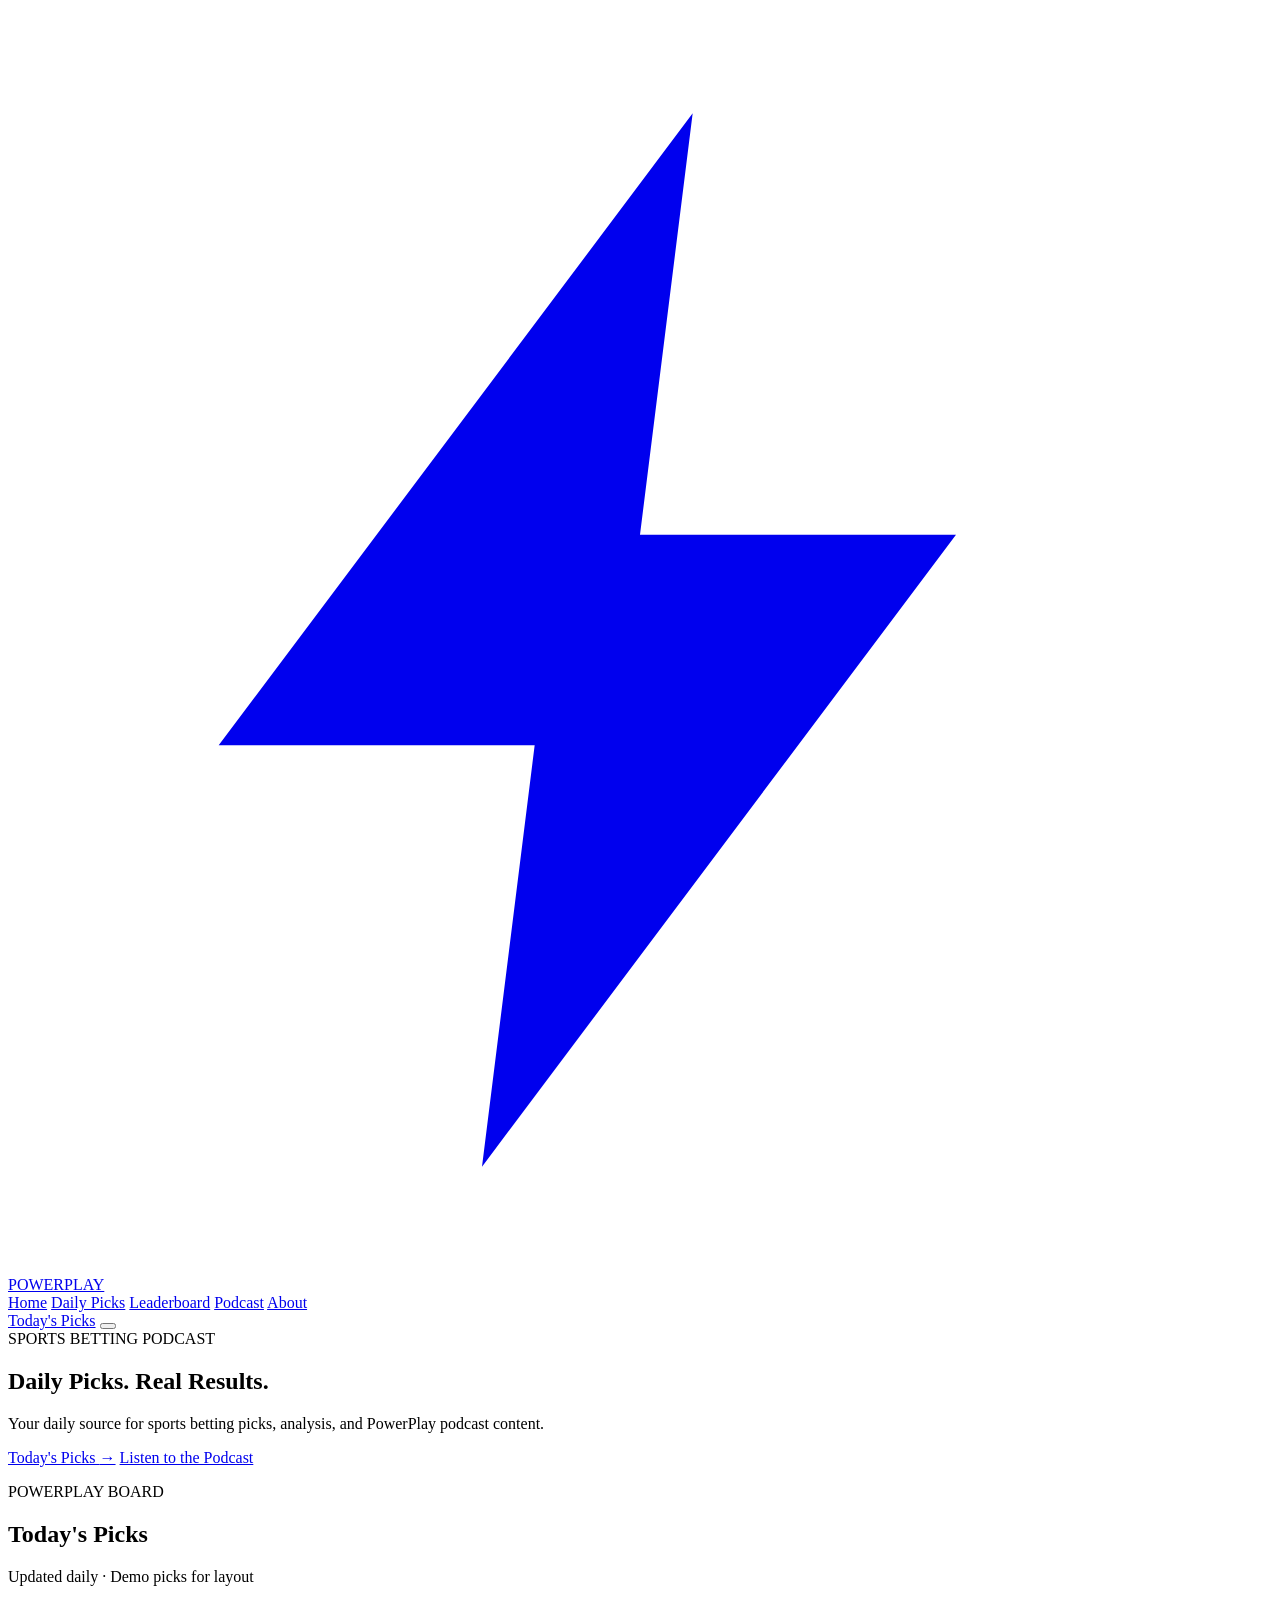
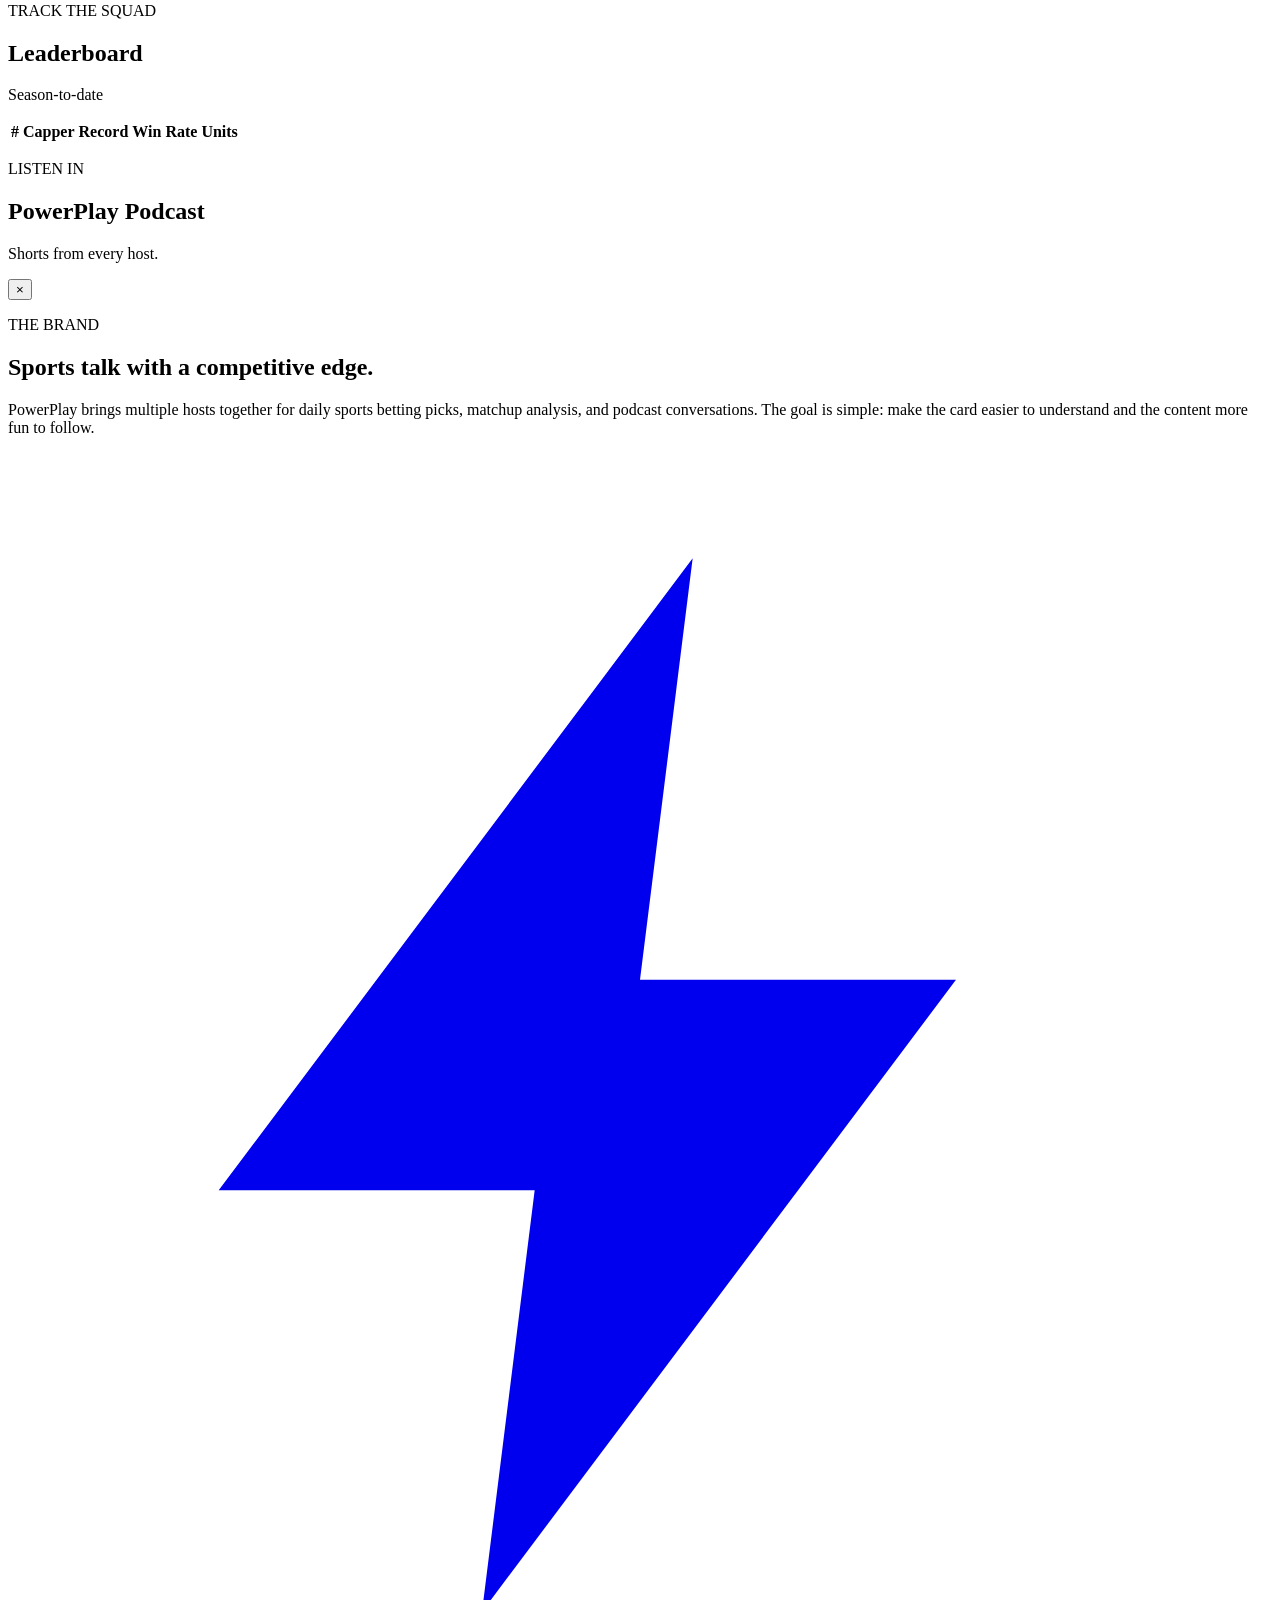
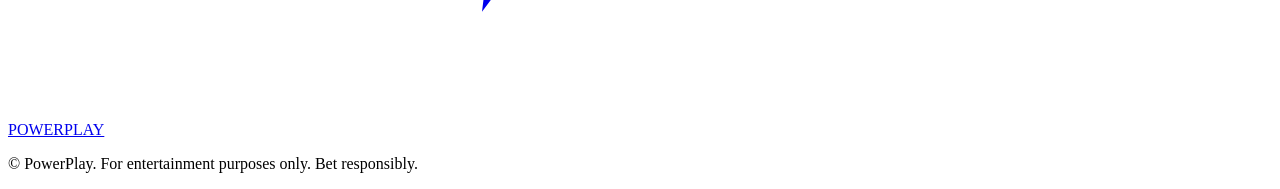
==== index.html @ 67a8d329 "Rename index (16).html to index.html" ====
<!DOCTYPE html>
<html lang="en">
<head>
<meta charset="UTF-8">
<meta name="viewport" content="width=device-width, initial-scale=1.0">
<title>PowerPlay — Daily Picks. Real Results.</title>
<meta name="description" content="Your daily source for sports betting picks, analysis, and PowerPlay podcast content.">
<link rel="preconnect" href="https://fonts.googleapis.com">
<link rel="preconnect" href="https://fonts.gstatic.com" crossorigin>
<link href="https://fonts.googleapis.com/css2?family=Inter:wght@400;500;600;700;800;900&display=swap" rel="stylesheet">
<link rel="stylesheet" href="styles.css">
</head>
<body>

<header class="site-header">
  <div class="wrap header-inner">
    <a href="#top" class="logo">
      <svg class="logo-mark" viewBox="0 0 24 24" fill="none" xmlns="http://www.w3.org/2000/svg">
        <path d="M13 2 4 14h6l-1 8 9-12h-6l1-8Z" fill="currentColor"/>
      </svg>
      <span>POWERPLAY</span>
    </a>
    <nav class="main-nav">
      <a href="#top">Home</a>
      <a href="#picks">Daily Picks</a>
      <a href="#leaderboard">Leaderboard</a>
      <a href="#podcast">Podcast</a>
      <a href="#about">About</a>
    </nav>
    <a href="#picks" class="btn btn-white btn-nav">Today's Picks</a>
    <button class="menu-toggle" aria-label="Menu" aria-expanded="false">
      <span></span><span></span><span></span>
    </button>
  </div>
</header>

<main id="top">

  <!-- HERO -->
  <section class="hero wrap">
    <div class="eyebrow-pill"><span class="dot"></span>SPORTS BETTING PODCAST</div>
    <h1 class="hero-title">
      <span class="hero-line-white">Daily Picks.</span>
      <span class="hero-line-gray">Real Results.</span>
    </h1>
    <p class="hero-sub">Your daily source for sports betting picks, analysis, and PowerPlay podcast content.</p>
    <div class="hero-actions">
      <a href="#picks" class="btn btn-white">Today's Picks <span aria-hidden="true">&rarr;</span></a>
      <a href="#podcast" class="btn btn-outline">Listen to the Podcast</a>
    </div>
  </section>

  <!-- TODAY'S PICKS -->
  <section id="picks" class="section">
    <div class="wrap">
      <div class="section-head">
        <div>
          <p class="eyebrow">POWERPLAY BOARD</p>
          <h2 class="section-title">Today's Picks</h2>
        </div>
        <p class="section-note">Updated daily &middot; Demo picks for layout</p>
      </div>

      <div class="picks-grid" id="picks-grid"><!-- filled by script.js --></div>

      <div class="stats-row" id="stats-row"><!-- filled by script.js --></div>
    </div>
  </section>

  <!-- LEADERBOARD -->
  <section id="leaderboard" class="section">
    <div class="wrap">
      <div class="section-head">
        <div>
          <p class="eyebrow">TRACK THE SQUAD</p>
          <h2 class="section-title">Leaderboard</h2>
        </div>
        <p class="section-note">Season-to-date</p>
      </div>

      <div class="table-wrap">
        <table class="leaderboard-table">
          <thead>
            <tr>
              <th class="col-num">#</th>
              <th>Capper</th>
              <th>Record</th>
              <th>Win Rate</th>
              <th>Units</th>
            </tr>
          </thead>
          <tbody id="leaderboard-body"><!-- filled by script.js --></tbody>
        </table>
      </div>
    </div>
  </section>

  <!-- PODCAST -->
  <section id="podcast" class="section">
    <div class="wrap">
      <div class="section-head">
        <div>
          <p class="eyebrow">LISTEN IN</p>
          <h2 class="section-title">PowerPlay Podcast</h2>
        </div>
        <p class="section-note">Shorts from every host.</p>
      </div>

      <div class="host-tabs" id="host-tabs" role="tablist"><!-- filled by script.js --></div>

      <div class="shorts-grid" id="shorts-grid"><!-- filled by script.js --></div>
    </div>
  </section>

  <!-- SHORT PLAYER MODAL -->
  <div class="short-modal" id="short-modal" aria-hidden="true">
    <div class="short-modal-backdrop" id="short-modal-backdrop"></div>
    <div class="short-modal-inner">
      <button class="short-modal-close" id="short-modal-close" aria-label="Close">&times;</button>
      <div class="short-modal-frame" id="short-modal-frame"></div>
    </div>
  </div>

  <!-- BRAND / ABOUT -->
  <section id="about" class="section brand-section">
    <div class="wrap brand-grid">
      <div>
        <p class="eyebrow">THE BRAND</p>
        <h2 class="brand-title">Sports talk with a competitive edge.</h2>
      </div>
      <div class="brand-copy">
        <p>PowerPlay brings multiple hosts together for daily sports betting picks, matchup analysis, and podcast conversations. The goal is simple: make the card easier to understand and the content more fun to follow.</p>
        <div class="host-pills" id="host-pills"><!-- filled by script.js --></div>
      </div>
    </div>
  </section>

</main>

<footer class="site-footer">
  <div class="wrap footer-inner">
    <a href="#top" class="logo">
      <svg class="logo-mark" viewBox="0 0 24 24" fill="none" xmlns="http://www.w3.org/2000/svg">
        <path d="M13 2 4 14h6l-1 8 9-12h-6l1-8Z" fill="currentColor"/>
      </svg>
      <span>POWERPLAY</span>
    </a>
    <p class="footer-note">&copy; <span id="year"></span> PowerPlay. For entertainment purposes only. Bet responsibly.</p>
  </div>
</footer>

<script src="script.js"></script>
</body>
</html>
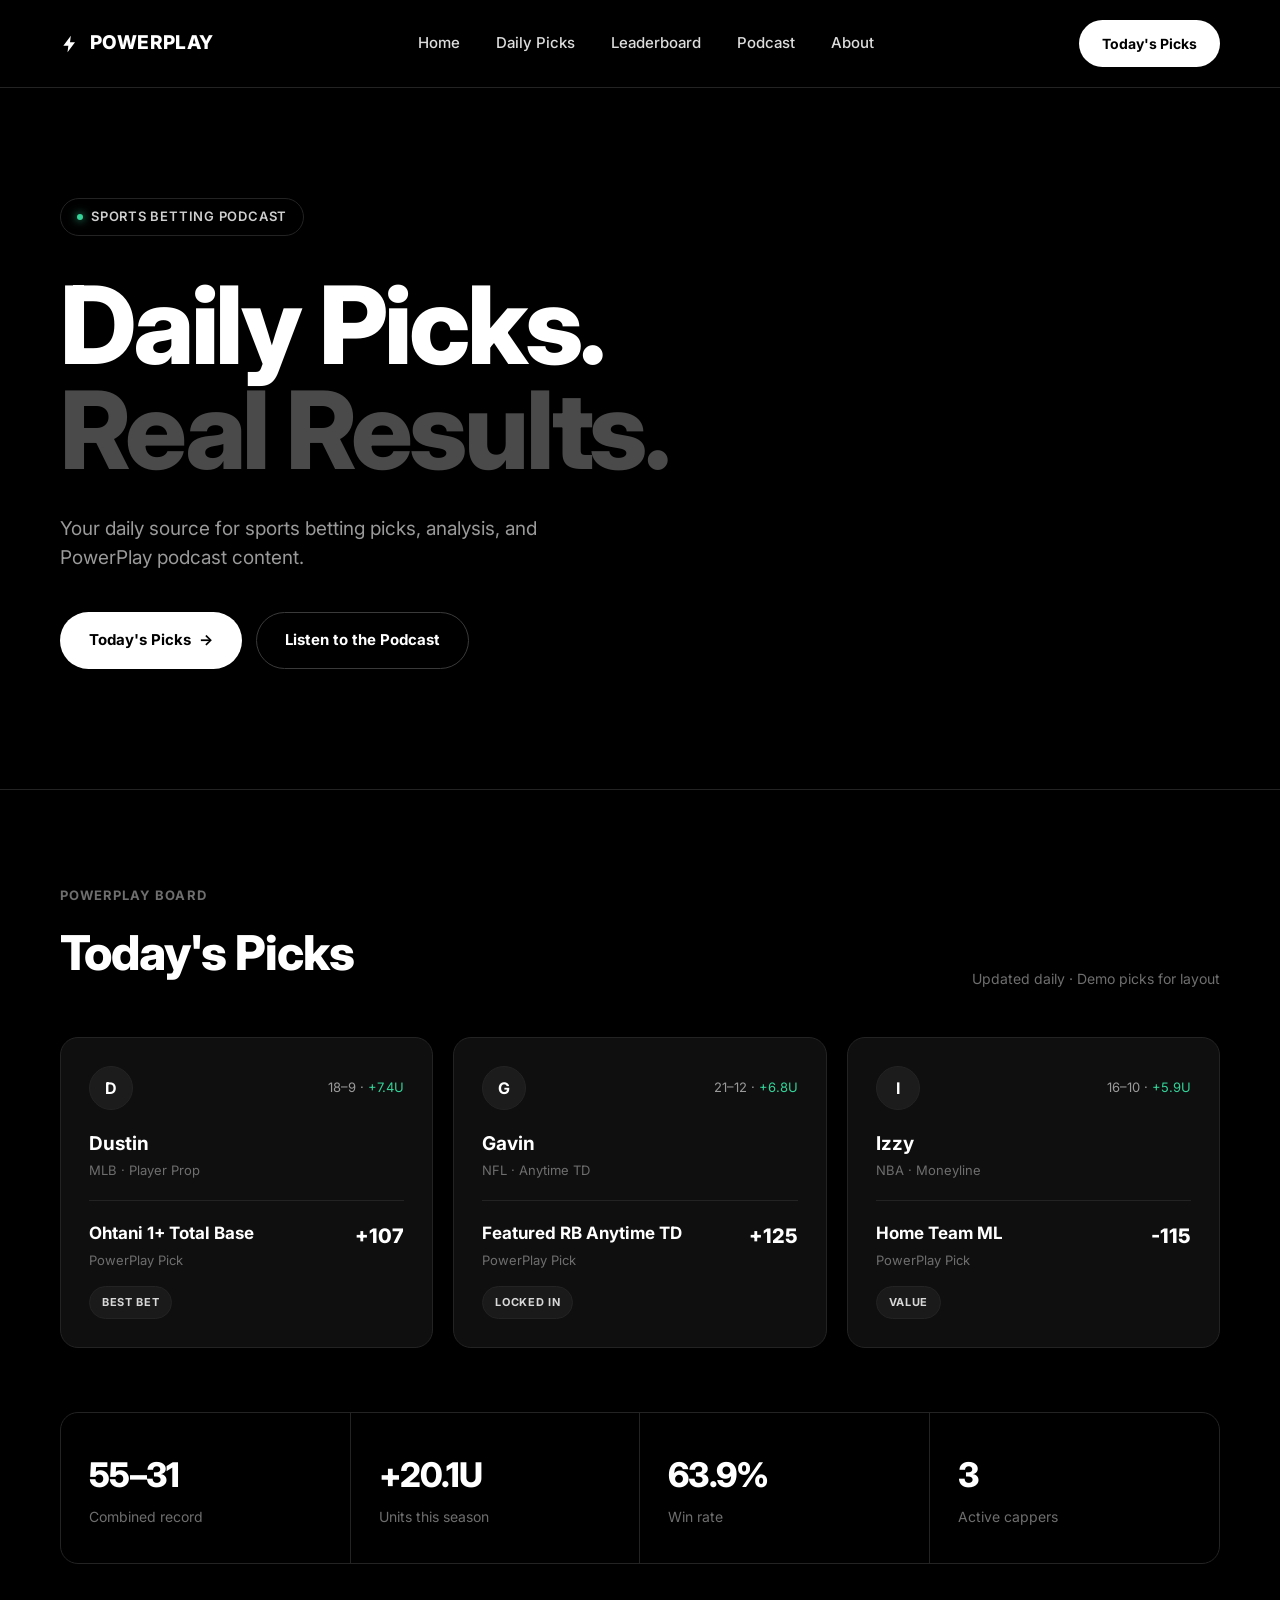
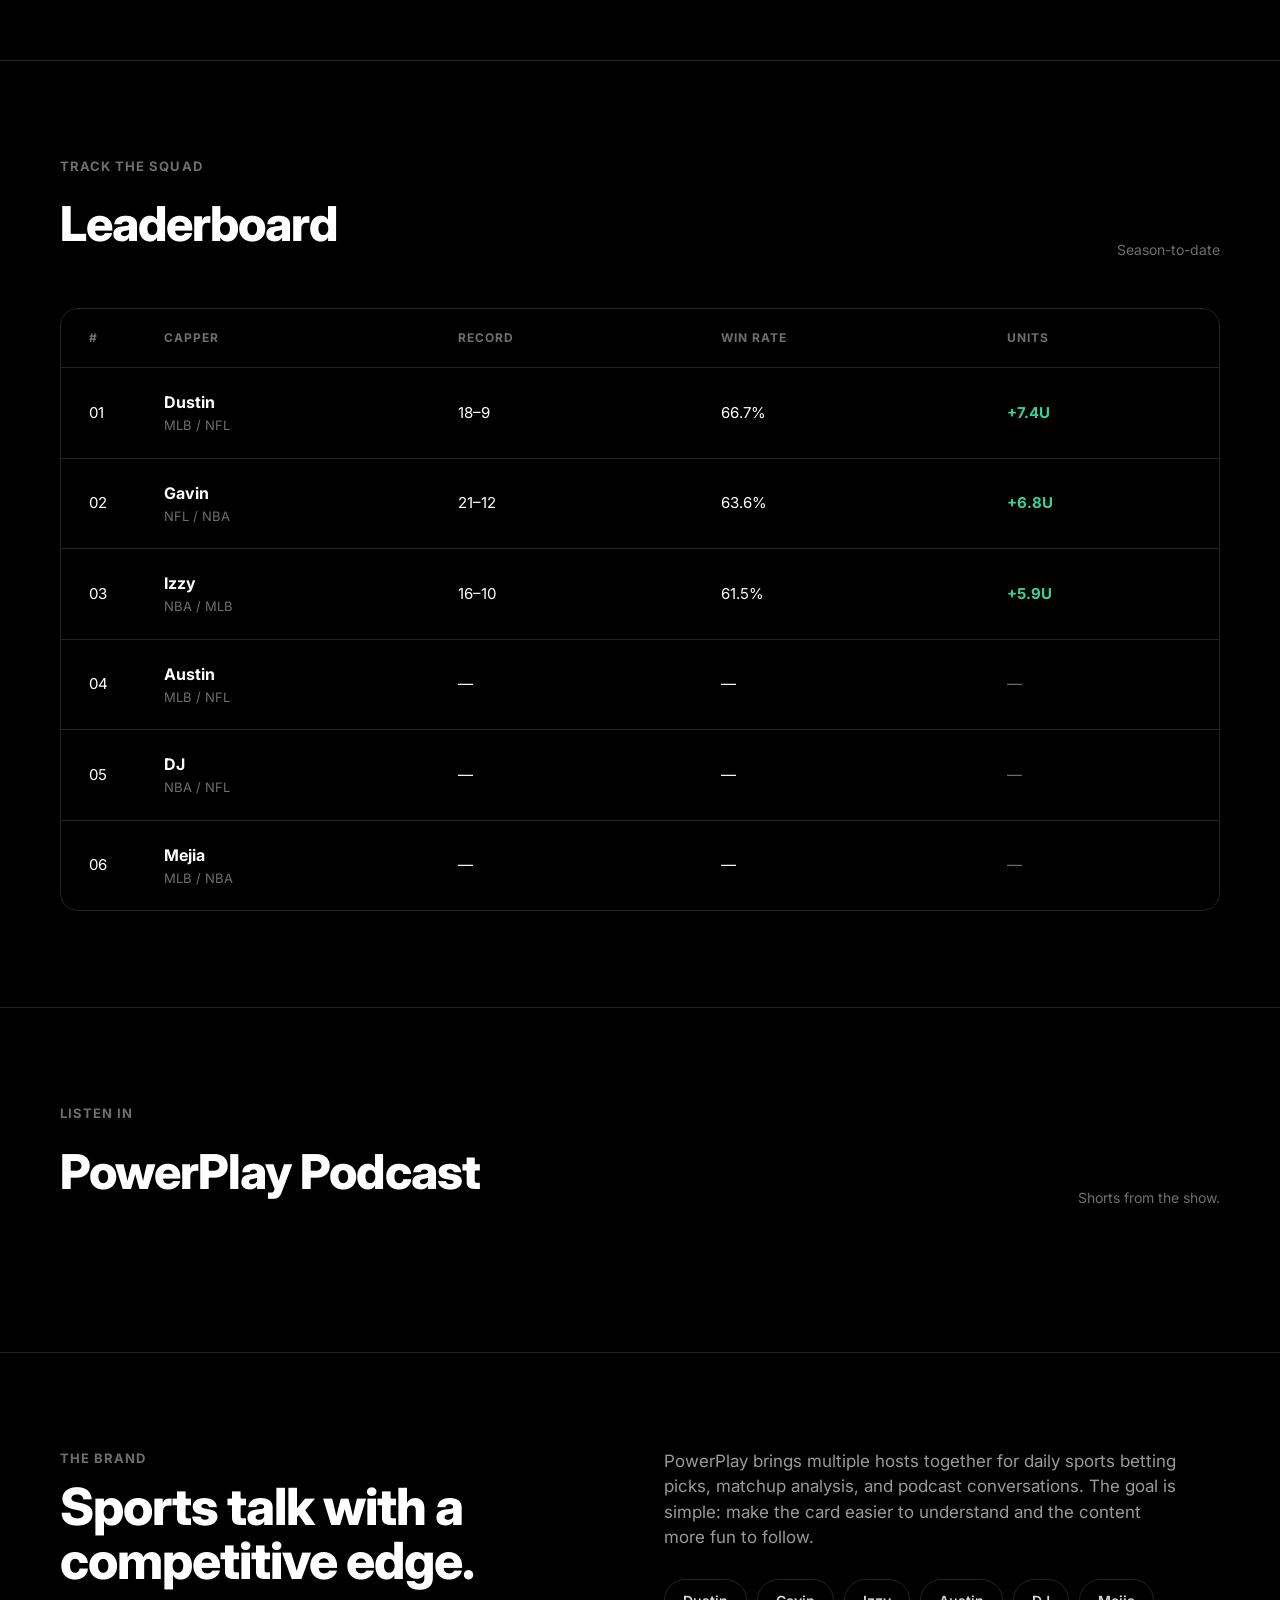
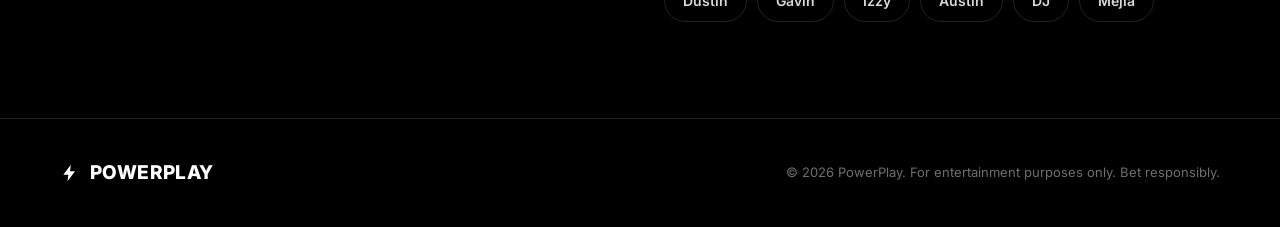
==== commit 7d11a74e: "Add files via upload" ====
--- a/index.html
+++ b/index.html
@@ -103,10 +103,8 @@
           <p class="eyebrow">LISTEN IN</p>
           <h2 class="section-title">PowerPlay Podcast</h2>
         </div>
-        <p class="section-note">Shorts from every host.</p>
+        <p class="section-note">Shorts from the show.</p>
       </div>
-
-      <div class="host-tabs" id="host-tabs" role="tablist"><!-- filled by script.js --></div>
 
       <div class="shorts-grid" id="shorts-grid"><!-- filled by script.js --></div>
     </div>
--- a/styles.css
+++ b/styles.css
@@ -0,0 +1,491 @@
+/* ===== Tokens ===== */
+:root{
+  --bg: #000000;
+  --bg-panel: #0d0d0d;
+  --card: #0f0f0f;
+  --border: #232323;
+  --text: #ffffff;
+  --text-dim: #9a9a9a;
+  --text-faint: #6e6e6e;
+  --green: #34d399;
+  --radius-lg: 18px;
+  --radius-md: 12px;
+  --radius-sm: 8px;
+  --wrap: 1240px;
+  --font: 'Inter', -apple-system, BlinkMacSystemFont, 'Segoe UI', sans-serif;
+}
+
+*{box-sizing:border-box;}
+html{scroll-behavior:smooth;}
+body{
+  margin:0;
+  background:var(--bg);
+  color:var(--text);
+  font-family:var(--font);
+  -webkit-font-smoothing:antialiased;
+  line-height:1.5;
+}
+img{max-width:100%;display:block;}
+a{color:inherit;text-decoration:none;}
+button{font-family:inherit;cursor:pointer;}
+
+.wrap{
+  max-width:var(--wrap);
+  margin:0 auto;
+  padding:0 40px;
+}
+
+/* ===== Buttons ===== */
+.btn{
+  display:inline-flex;
+  align-items:center;
+  gap:8px;
+  padding:16px 28px;
+  border-radius:999px;
+  font-weight:700;
+  font-size:15px;
+  border:1px solid transparent;
+  transition:transform .15s ease, background .15s ease, opacity .15s ease;
+  white-space:nowrap;
+}
+.btn:hover{transform:translateY(-1px);}
+.btn-white{
+  background:#ffffff;
+  color:#000000;
+}
+.btn-white:hover{opacity:.88;}
+.btn-outline{
+  background:transparent;
+  color:#ffffff;
+  border:1px solid #3a3a3a;
+}
+.btn-outline:hover{border-color:#666;}
+.btn-nav{padding:12px 22px;font-size:14px;}
+
+/* ===== Header ===== */
+.site-header{
+  position:sticky;
+  top:0;
+  z-index:50;
+  background:rgba(0,0,0,.85);
+  backdrop-filter:blur(10px);
+  border-bottom:1px solid var(--border);
+}
+.header-inner{
+  display:flex;
+  align-items:center;
+  justify-content:space-between;
+  padding-top:20px;
+  padding-bottom:20px;
+  gap:24px;
+}
+.logo{
+  display:flex;
+  align-items:center;
+  gap:10px;
+  font-weight:800;
+  font-size:19px;
+  letter-spacing:.02em;
+  flex-shrink:0;
+}
+.logo-mark{width:20px;height:20px;color:#fff;}
+.main-nav{
+  display:flex;
+  align-items:center;
+  gap:36px;
+  flex:1;
+  justify-content:center;
+}
+.main-nav a{
+  font-size:15px;
+  font-weight:500;
+  color:#dcdcdc;
+  transition:color .15s ease;
+}
+.main-nav a:hover{color:#fff;}
+.menu-toggle{display:none;background:none;border:none;padding:8px;flex-direction:column;gap:5px;}
+.menu-toggle span{width:22px;height:2px;background:#fff;display:block;}
+
+/* ===== Hero ===== */
+.hero{
+  padding-top:110px;
+  padding-bottom:120px;
+}
+.eyebrow-pill{
+  display:inline-flex;
+  align-items:center;
+  gap:8px;
+  border:1px solid var(--border);
+  border-radius:999px;
+  padding:8px 16px;
+  font-size:13px;
+  font-weight:600;
+  letter-spacing:.06em;
+  color:#cfcfcf;
+  margin-bottom:36px;
+}
+.eyebrow-pill .dot{
+  width:6px;height:6px;border-radius:50%;
+  background:var(--green);
+  box-shadow:0 0 8px var(--green);
+}
+.hero-title{
+  font-size:clamp(52px, 9vw, 108px);
+  line-height:.98;
+  font-weight:800;
+  letter-spacing:-.03em;
+  margin:0 0 32px;
+}
+.hero-line-white{display:block;color:#fff;}
+.hero-line-gray{display:block;color:#4a4a4a;}
+.hero-sub{
+  max-width:520px;
+  font-size:19px;
+  color:var(--text-dim);
+  margin:0 0 40px;
+}
+.hero-actions{display:flex;gap:14px;flex-wrap:wrap;}
+
+/* ===== Sections ===== */
+.section{padding:96px 0;border-top:1px solid var(--border);}
+.section-head{
+  display:flex;
+  align-items:flex-end;
+  justify-content:space-between;
+  gap:24px;
+  margin-bottom:48px;
+  flex-wrap:wrap;
+}
+.eyebrow{
+  font-size:13px;
+  font-weight:700;
+  letter-spacing:.08em;
+  color:var(--text-faint);
+  text-transform:uppercase;
+  margin:0 0 12px;
+}
+.eyebrow.small{margin-bottom:16px;}
+.section-title{
+  font-size:clamp(34px, 4vw, 48px);
+  font-weight:800;
+  letter-spacing:-.02em;
+  margin:0;
+}
+.section-note{
+  font-size:14px;
+  color:var(--text-faint);
+  margin:0;
+}
+
+/* ===== Picks cards ===== */
+.picks-grid{
+  display:grid;
+  grid-template-columns:repeat(3, 1fr);
+  gap:20px;
+  margin-bottom:64px;
+}
+.pick-card{
+  background:var(--card);
+  border:1px solid var(--border);
+  border-radius:var(--radius-lg);
+  padding:28px;
+}
+.pick-card-top{
+  display:flex;
+  align-items:center;
+  gap:14px;
+  margin-bottom:20px;
+}
+.avatar{
+  width:44px;height:44px;
+  border-radius:50%;
+  background:#1c1c1c;
+  border:1px solid var(--border);
+  display:flex;align-items:center;justify-content:center;
+  font-weight:700;
+  font-size:16px;
+  flex-shrink:0;
+}
+.pick-card-record{
+  margin-left:auto;
+  font-size:13px;
+  color:var(--text-dim);
+  white-space:nowrap;
+}
+.pick-card-record .u-positive{color:var(--green);}
+.pick-name{font-size:19px;font-weight:700;margin:0 0 2px;}
+.pick-sport{font-size:13px;color:var(--text-faint);margin:0 0 20px;}
+.pick-divider{border:none;border-top:1px solid var(--border);margin:0 0 20px;}
+.pick-bet-row{
+  display:flex;
+  align-items:flex-start;
+  justify-content:space-between;
+  gap:12px;
+  margin-bottom:16px;
+}
+.pick-bet-name{font-size:17px;font-weight:700;margin:0 0 4px;}
+.pick-bet-label{font-size:13px;color:var(--text-faint);margin:0;}
+.pick-odds{font-size:20px;font-weight:800;white-space:nowrap;}
+.pick-badge{
+  display:inline-block;
+  font-size:11px;
+  font-weight:700;
+  letter-spacing:.06em;
+  text-transform:uppercase;
+  padding:7px 12px;
+  border-radius:999px;
+  background:#1a1a1a;
+  border:1px solid var(--border);
+  color:#d8d8d8;
+}
+
+/* ===== Stats row ===== */
+.stats-row{
+  display:grid;
+  grid-template-columns:repeat(4, 1fr);
+  border:1px solid var(--border);
+  border-radius:var(--radius-lg);
+  overflow:hidden;
+}
+.stat-cell{
+  padding:36px 28px;
+  border-right:1px solid var(--border);
+}
+.stat-cell:last-child{border-right:none;}
+.stat-value{font-size:34px;font-weight:800;letter-spacing:-.02em;margin:0 0 6px;}
+.stat-label{font-size:14px;color:var(--text-faint);margin:0;}
+
+/* ===== Leaderboard table ===== */
+.table-wrap{
+  border:1px solid var(--border);
+  border-radius:var(--radius-lg);
+  overflow:hidden;
+}
+.leaderboard-table{
+  width:100%;
+  border-collapse:collapse;
+}
+.leaderboard-table th{
+  text-align:left;
+  font-size:12px;
+  font-weight:700;
+  letter-spacing:.08em;
+  text-transform:uppercase;
+  color:var(--text-faint);
+  padding:20px 28px;
+  border-bottom:1px solid var(--border);
+}
+.leaderboard-table td{
+  padding:22px 28px;
+  border-bottom:1px solid var(--border);
+  font-size:15px;
+  vertical-align:middle;
+}
+.leaderboard-table tr:last-child td{border-bottom:none;}
+.col-num{width:60px;}
+.capper-name{font-weight:700;font-size:16px;margin:0 0 2px;}
+.capper-sports{font-size:13px;color:var(--text-faint);margin:0;}
+.units-positive{color:var(--green);font-weight:700;}
+.units-empty{color:var(--text-faint);}
+
+/* ===== Podcast: host tabs + shorts grid ===== */
+.host-tabs{
+  display:flex;
+  flex-wrap:wrap;
+  gap:10px;
+  margin-bottom:36px;
+}
+.host-tab{
+  padding:11px 20px;
+  border-radius:999px;
+  border:1px solid var(--border);
+  background:transparent;
+  color:var(--text-dim);
+  font-size:14px;
+  font-weight:600;
+  transition:border-color .15s ease, background .15s ease, color .15s ease;
+}
+.host-tab:hover{border-color:#4a4a4a;color:#fff;}
+.host-tab.is-active{
+  background:#fff;
+  color:#000;
+  border-color:#fff;
+}
+
+.shorts-grid{
+  display:grid;
+  grid-template-columns:repeat(4, 1fr);
+  gap:20px;
+}
+.short-card{
+  display:block;
+  width:100%;
+  text-align:left;
+  background:var(--card);
+  border:1px solid var(--border);
+  border-radius:var(--radius-md);
+  overflow:hidden;
+  transition:border-color .15s ease, transform .15s ease;
+}
+.short-card:hover, .short-card:focus-visible{
+  border-color:#4a4a4a;
+  transform:translateY(-2px);
+}
+.short-thumb-wrap{
+  position:relative;
+  width:100%;
+  aspect-ratio:9/16;
+  background:#050505;
+  overflow:hidden;
+}
+.short-thumb-wrap img{
+  width:100%;height:100%;object-fit:cover;
+  display:block;
+}
+.short-play-badge{
+  position:absolute;
+  inset:0;
+  display:flex;
+  align-items:center;
+  justify-content:center;
+  background:linear-gradient(to top, rgba(0,0,0,.55) 0%, rgba(0,0,0,0) 45%);
+}
+.short-play-badge span{
+  width:52px;height:52px;
+  border-radius:50%;
+  background:rgba(255,255,255,.92);
+  color:#000;
+  display:flex;align-items:center;justify-content:center;
+  font-size:18px;
+}
+.short-card-title{
+  font-size:14px;
+  font-weight:600;
+  padding:14px 16px;
+  margin:0;
+  line-height:1.35;
+}
+.shorts-empty{
+  color:var(--text-faint);
+  font-size:15px;
+  padding:40px 0;
+  grid-column:1/-1;
+}
+
+/* Modal player for shorts (vertical) */
+.short-modal{
+  position:fixed;
+  inset:0;
+  z-index:100;
+  display:none;
+  align-items:center;
+  justify-content:center;
+  padding:40px 20px;
+}
+.short-modal.is-open{display:flex;}
+.short-modal-backdrop{
+  position:absolute;inset:0;
+  background:rgba(0,0,0,.85);
+}
+.short-modal-inner{
+  position:relative;
+  z-index:1;
+  width:min(92vw, 380px);
+}
+.short-modal-frame{
+  position:relative;
+  width:100%;
+  aspect-ratio:9/16;
+  background:#000;
+  border-radius:var(--radius-md);
+  overflow:hidden;
+  border:1px solid var(--border);
+}
+.short-modal-frame iframe{
+  position:absolute;inset:0;width:100%;height:100%;border:0;
+}
+.short-modal-close{
+  position:absolute;
+  top:-44px;right:0;
+  background:none;
+  border:none;
+  color:#fff;
+  font-size:32px;
+  line-height:1;
+  padding:6px;
+}
+
+/* ===== Brand ===== */
+.brand-grid{
+  display:grid;
+  grid-template-columns:1fr 1fr;
+  gap:48px;
+  align-items:start;
+}
+.brand-title{
+  font-size:clamp(34px, 4vw, 52px);
+  font-weight:800;
+  letter-spacing:-.02em;
+  line-height:1.05;
+  margin:0;
+}
+.brand-copy p{
+  font-size:17px;
+  color:var(--text-dim);
+  max-width:520px;
+  margin:0 0 28px;
+}
+.host-pills{display:flex;flex-wrap:wrap;gap:10px;}
+.host-pill{
+  padding:10px 18px;
+  border-radius:999px;
+  border:1px solid var(--border);
+  font-size:14px;
+  font-weight:600;
+  color:#d8d8d8;
+}
+
+/* ===== Footer ===== */
+.site-footer{border-top:1px solid var(--border);padding:40px 0;}
+.footer-inner{
+  display:flex;
+  align-items:center;
+  justify-content:space-between;
+  gap:20px;
+  flex-wrap:wrap;
+}
+.footer-note{font-size:13px;color:var(--text-faint);margin:0;}
+
+/* ===== Responsive ===== */
+@media (max-width: 980px){
+  .main-nav{
+    display:none;
+    position:absolute;
+    top:100%;left:0;right:0;
+    background:#000;
+    border-bottom:1px solid var(--border);
+    flex-direction:column;
+    align-items:flex-start;
+    gap:0;
+    padding:8px 22px 20px;
+  }
+  .main-nav.is-open{display:flex;}
+  .main-nav a{padding:14px 0;width:100%;border-bottom:1px solid var(--border);}
+  .main-nav a:last-child{border-bottom:none;}
+  .menu-toggle{display:flex;}
+  .btn-nav{display:none;}
+  .picks-grid{grid-template-columns:1fr;}
+  .stats-row{grid-template-columns:repeat(2,1fr);}
+  .stat-cell:nth-child(2){border-right:none;}
+  .stat-cell{border-bottom:1px solid var(--border);}
+  .brand-grid{grid-template-columns:1fr;}
+  .shorts-grid{grid-template-columns:repeat(3, 1fr);}
+  .wrap{padding:0 22px;}
+  .leaderboard-table th, .leaderboard-table td{padding:16px;}
+}
+@media (max-width: 560px){
+  .stats-row{grid-template-columns:1fr;}
+  .stat-cell{border-right:none;}
+  .hero{padding-top:70px;padding-bottom:70px;}
+  .shorts-grid{grid-template-columns:repeat(2, 1fr);}
+}
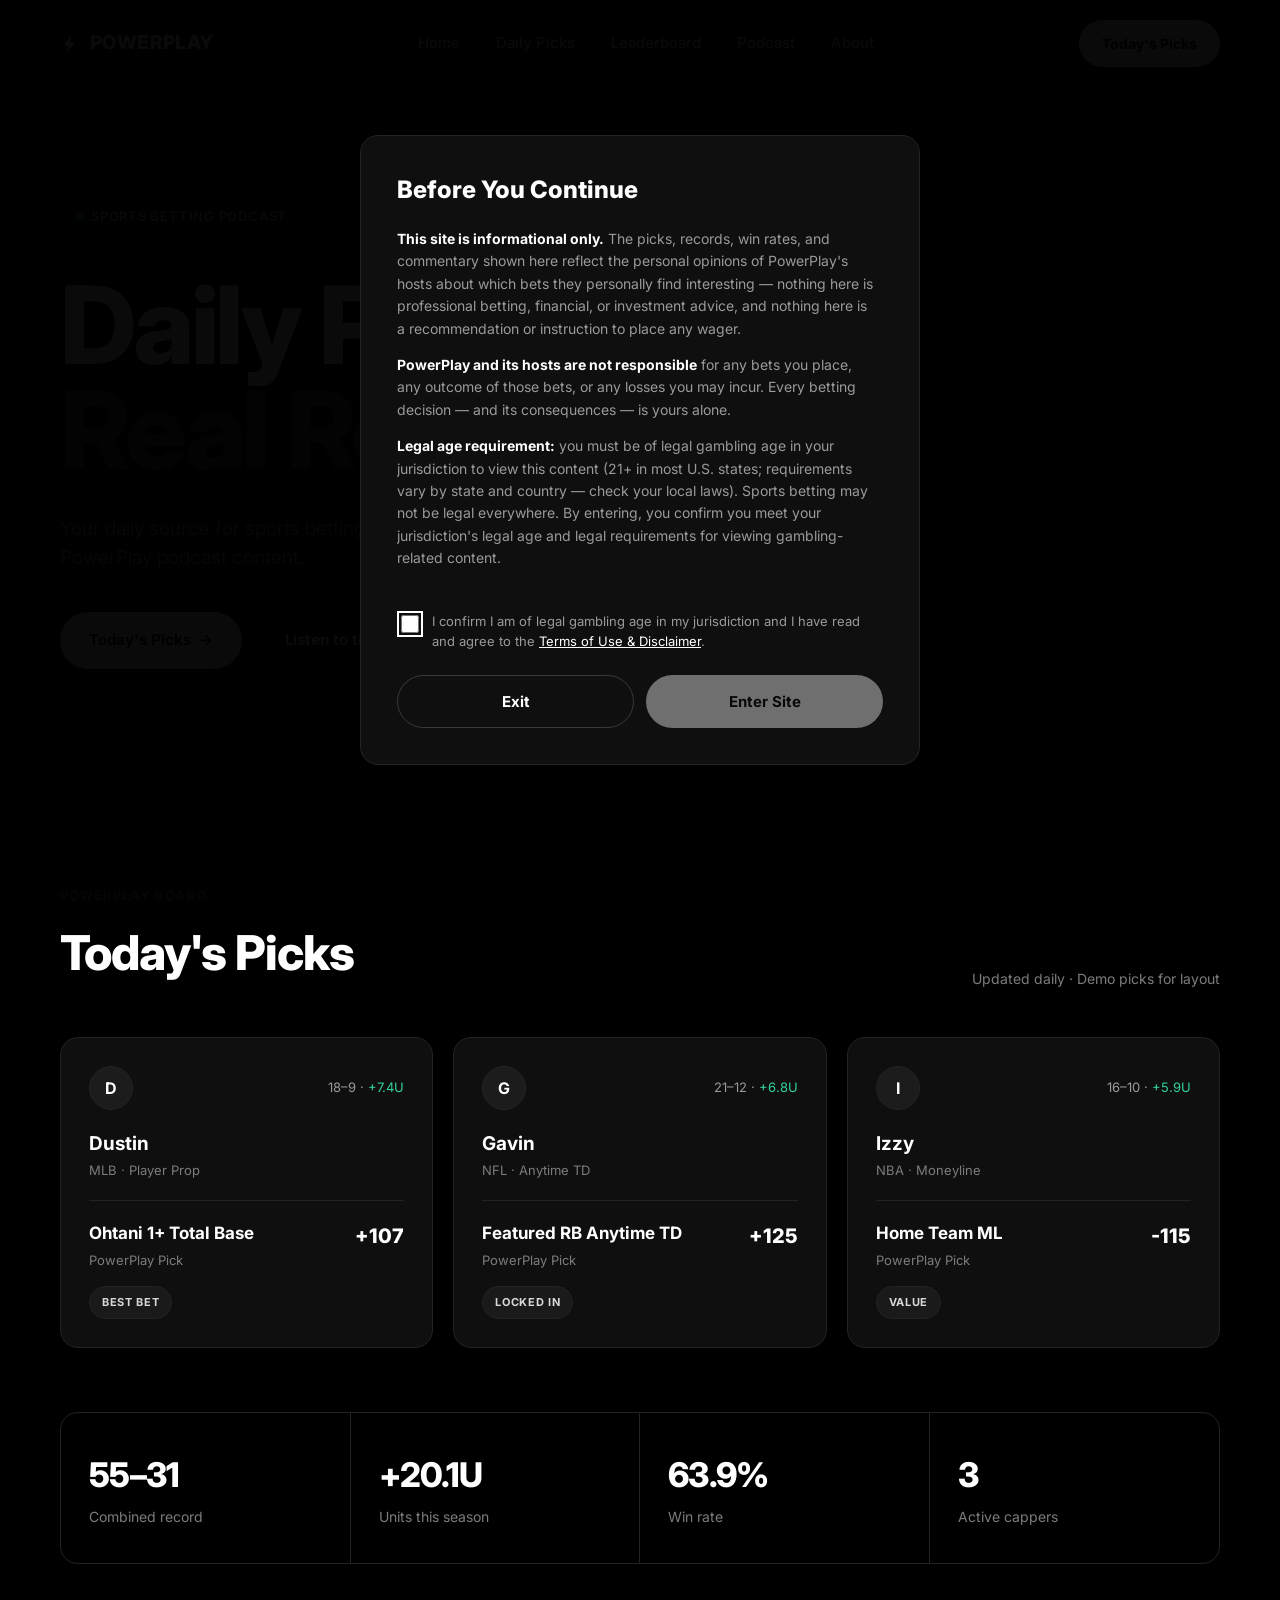
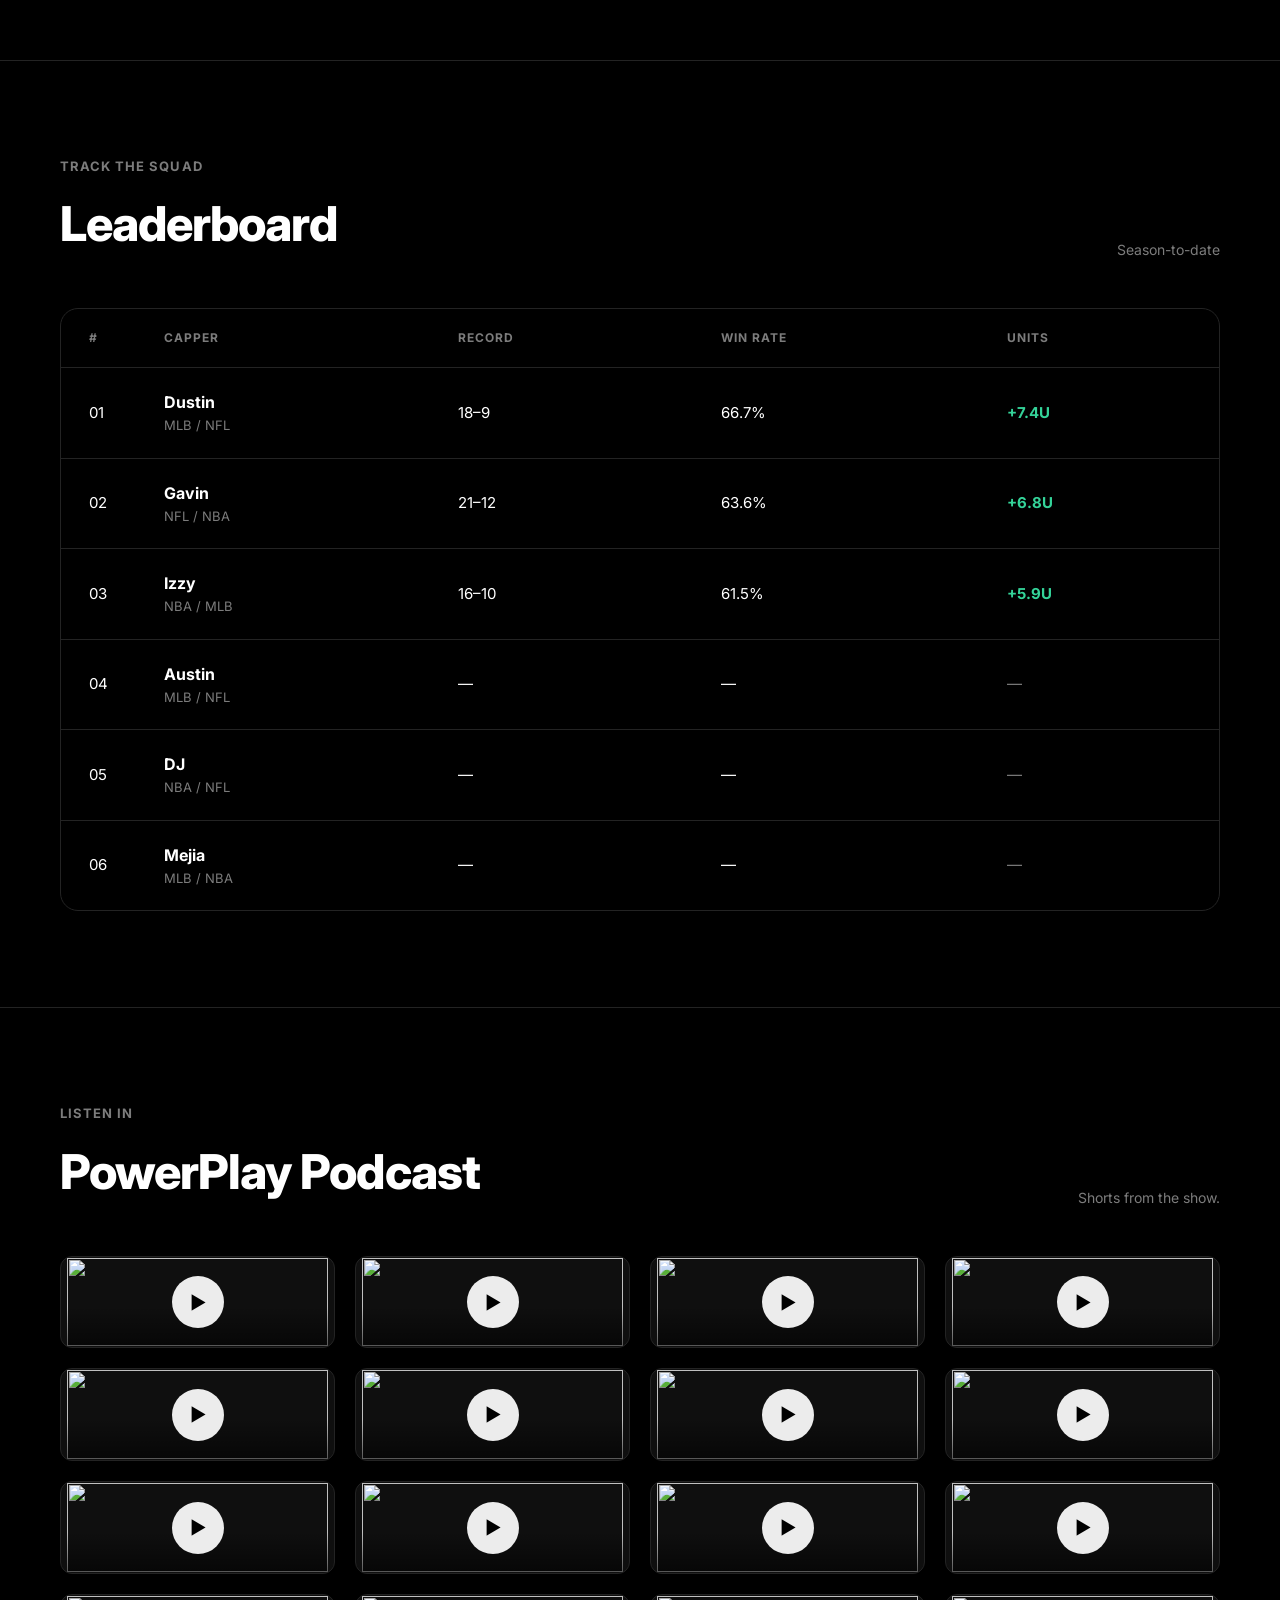
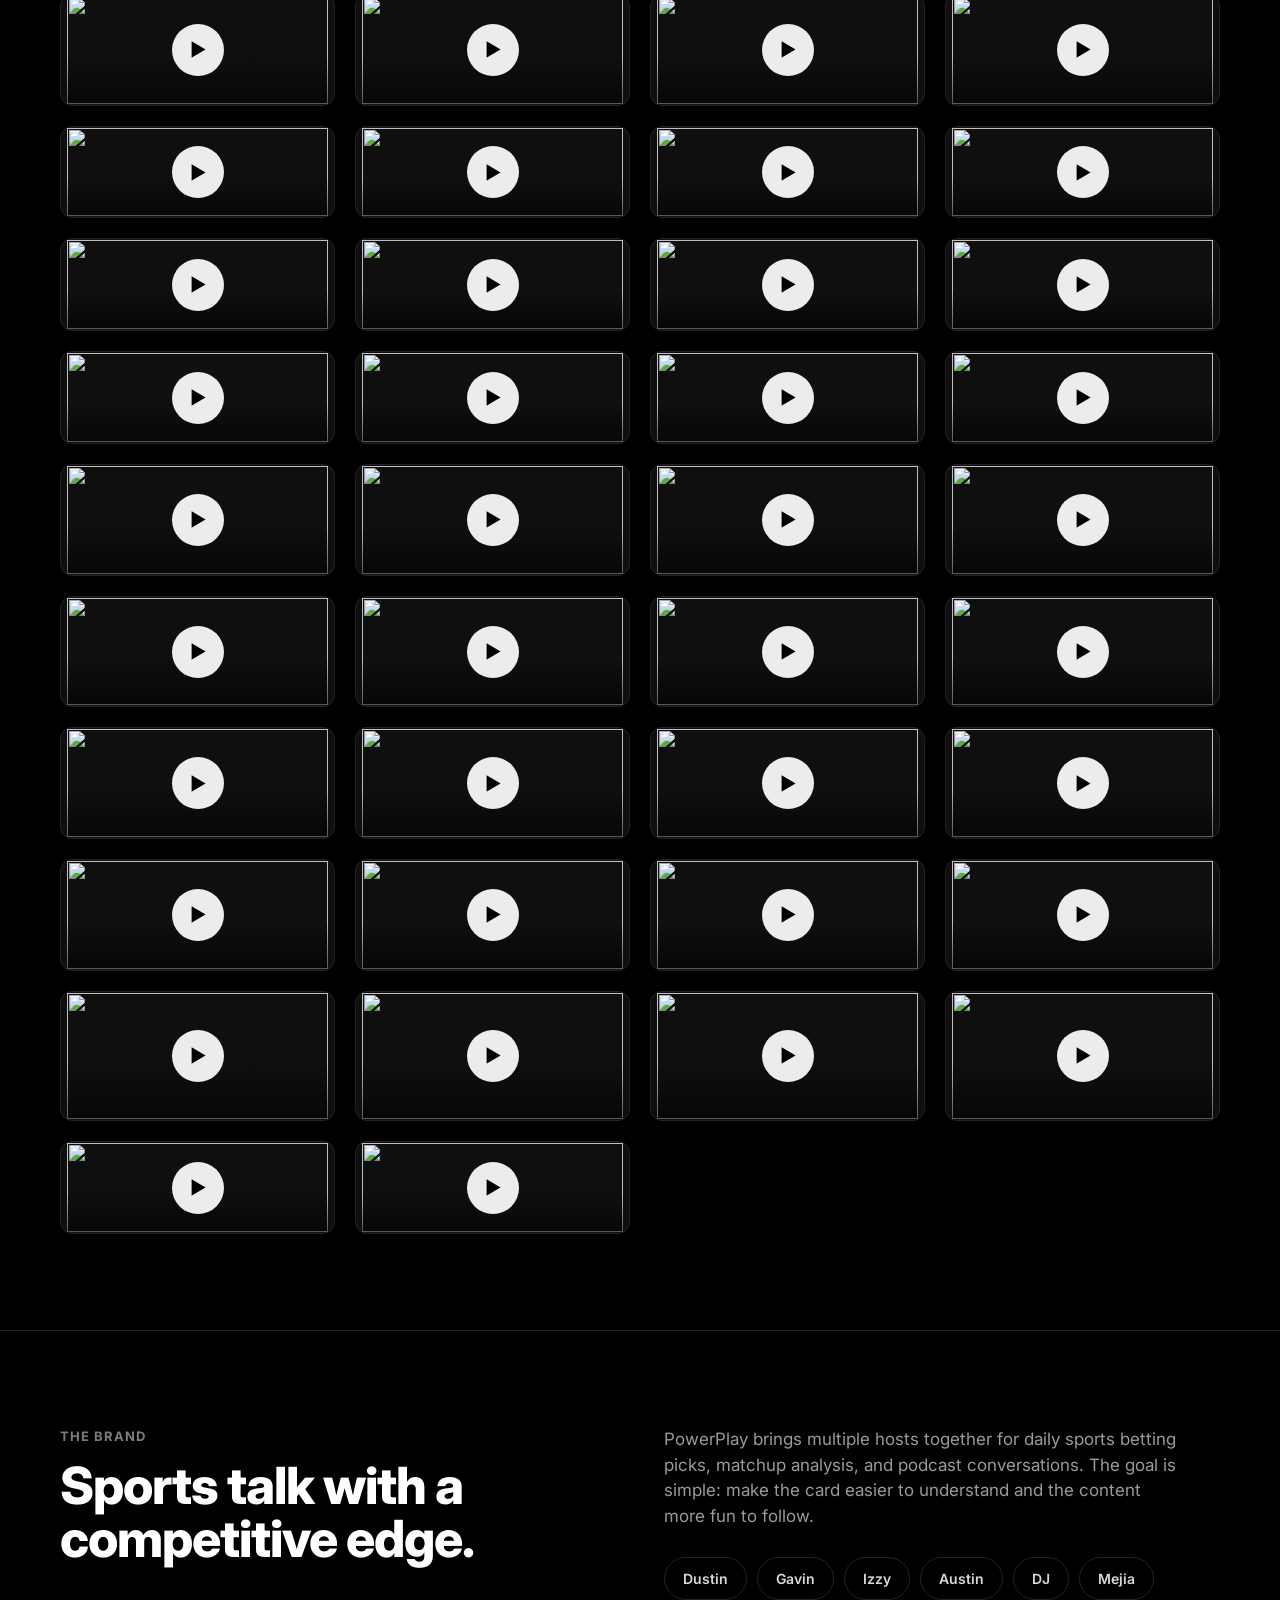
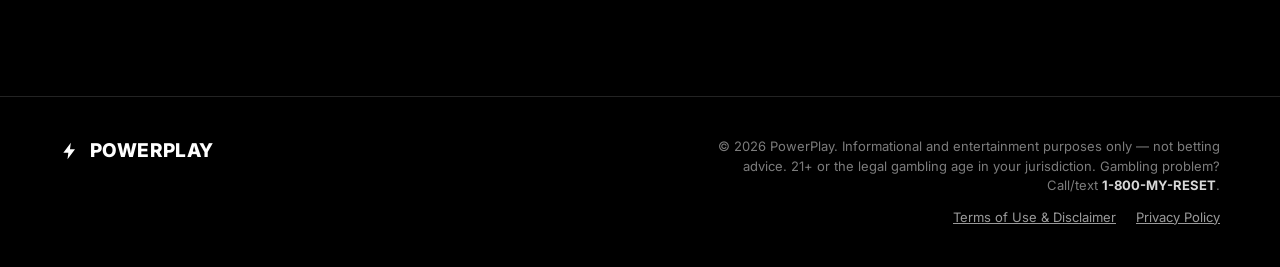
==== commit 1d5e3ff7: "Add files via upload" ====
--- a/index.html
+++ b/index.html
@@ -11,6 +11,48 @@
 <link rel="stylesheet" href="styles.css">
 </head>
 <body>
+
+<a href="#top" class="skip-link">Skip to main content</a>
+
+<!-- AGE / TERMS GATE — blocks the page until accepted. No backdrop-click
+     or Escape dismissal on purpose; only the two buttons resolve it. -->
+<div class="terms-gate" id="terms-gate" role="dialog" aria-modal="true" aria-labelledby="terms-gate-heading">
+  <div class="terms-gate-inner">
+    <h1 id="terms-gate-heading">Before You Continue</h1>
+
+    <div class="terms-gate-body">
+      <p><strong>This site is informational only.</strong> The picks, records, win rates, and
+      commentary shown here reflect the personal opinions of PowerPlay's hosts about which bets
+      they personally find interesting — nothing here is professional betting, financial, or
+      investment advice, and nothing here is a recommendation or instruction to place any wager.</p>
+
+      <p><strong>PowerPlay and its hosts are not responsible</strong> for any bets you place, any
+      outcome of those bets, or any losses you may incur. Every betting decision — and its
+      consequences — is yours alone.</p>
+
+      <p><strong>Legal age requirement:</strong> you must be of legal gambling age in your
+      jurisdiction to view this content (21+ in most U.S. states; requirements vary by state and
+      country — check your local laws). Sports betting may not be legal everywhere. By entering,
+      you confirm you meet your jurisdiction's legal age and legal requirements for viewing
+      gambling-related content.</p>
+
+      <p><strong>Need help?</strong> If gambling stops being fun, free and confidential help is
+      available 24/7: call or text <strong>1-800-MY-RESET</strong> (National Problem Gambling
+      Helpline).</p>
+    </div>
+
+    <label class="terms-gate-checkbox">
+      <input type="checkbox" id="terms-gate-checkbox">
+      <span>I confirm I am of legal gambling age in my jurisdiction and I have read and agree to
+      the <a href="terms.html" target="_blank" rel="noopener">Terms of Use &amp; Disclaimer</a>.</span>
+    </label>
+
+    <div class="terms-gate-actions">
+      <button type="button" class="btn btn-outline" id="terms-gate-exit">Exit</button>
+      <button type="button" class="btn btn-white" id="terms-gate-enter" disabled>Enter Site</button>
+    </div>
+  </div>
+</div>
 
 <header class="site-header">
   <div class="wrap header-inner">
@@ -34,7 +76,7 @@
   </div>
 </header>
 
-<main id="top">
+<main id="top" tabindex="-1">
 
   <!-- HERO -->
   <section class="hero wrap">
@@ -82,11 +124,11 @@
         <table class="leaderboard-table">
           <thead>
             <tr>
-              <th class="col-num">#</th>
-              <th>Capper</th>
-              <th>Record</th>
-              <th>Win Rate</th>
-              <th>Units</th>
+              <th class="col-num" scope="col">#</th>
+              <th scope="col">Capper</th>
+              <th scope="col">Record</th>
+              <th scope="col">Win Rate</th>
+              <th scope="col">Units</th>
             </tr>
           </thead>
           <tbody id="leaderboard-body"><!-- filled by script.js --></tbody>
@@ -111,7 +153,7 @@
   </section>
 
   <!-- SHORT PLAYER MODAL -->
-  <div class="short-modal" id="short-modal" aria-hidden="true">
+  <div class="short-modal" id="short-modal" role="dialog" aria-modal="true" aria-label="Video player" aria-hidden="true">
     <div class="short-modal-backdrop" id="short-modal-backdrop"></div>
     <div class="short-modal-inner">
       <button class="short-modal-close" id="short-modal-close" aria-label="Close">&times;</button>
@@ -143,10 +185,17 @@
       </svg>
       <span>POWERPLAY</span>
     </a>
-    <p class="footer-note">&copy; <span id="year"></span> PowerPlay. For entertainment purposes only. Bet responsibly.</p>
+    <div class="footer-right">
+      <p class="footer-note">&copy; <span id="year"></span> PowerPlay. Informational and entertainment purposes only — not betting advice. 21+ or the legal gambling age in your jurisdiction. Gambling problem? Call/text <strong>1-800-MY-RESET</strong>.</p>
+      <nav class="footer-links" aria-label="Legal">
+        <a href="terms.html">Terms of Use &amp; Disclaimer</a>
+        <a href="privacy.html">Privacy Policy</a>
+      </nav>
+    </div>
   </div>
 </footer>
 
+<script src="terms-gate.js"></script>
 <script src="script.js"></script>
 </body>
 </html>
--- a/styles.css
+++ b/styles.css
@@ -6,7 +6,7 @@
   --border: #232323;
   --text: #ffffff;
   --text-dim: #9a9a9a;
-  --text-faint: #6e6e6e;
+  --text-faint: #7c7c7c; /* was #6e6e6e — bumped for WCAG AA contrast on both bg and card */
   --green: #34d399;
   --radius-lg: 18px;
   --radius-md: 12px;
@@ -17,6 +17,35 @@
 
 *{box-sizing:border-box;}
 html{scroll-behavior:smooth;}
+@media (prefers-reduced-motion: reduce){
+  html{scroll-behavior:auto;}
+  *{animation-duration:0.01ms !important; transition-duration:0.01ms !important;}
+}
+
+/* Visible focus ring for keyboard navigation — dark theme needs an
+   explicit ring since the browser default can be hard to see on black. */
+a:focus-visible, button:focus-visible, input:focus-visible{
+  outline:2px solid #ffffff;
+  outline-offset:2px;
+  border-radius:4px;
+}
+
+.skip-link{
+  position:absolute;
+  top:-100px;
+  left:16px;
+  background:#ffffff;
+  color:#000000;
+  padding:12px 20px;
+  border-radius:8px;
+  font-weight:700;
+  font-size:14px;
+  z-index:200;
+  transition:top .15s ease;
+}
+.skip-link:focus{
+  top:16px;
+}
 body{
   margin:0;
   background:var(--bg);
@@ -33,6 +62,84 @@
   max-width:var(--wrap);
   margin:0 auto;
   padding:0 40px;
+}
+
+/* ===== Age / Terms Gate ===== */
+.terms-gate{
+  position:fixed;
+  inset:0;
+  z-index:500;
+  background:rgba(0,0,0,.96);
+  display:flex;
+  align-items:center;
+  justify-content:center;
+  padding:24px;
+  overflow-y:auto;
+}
+.terms-gate.is-hidden{display:none;}
+.terms-gate-inner{
+  width:100%;
+  max-width:560px;
+  background:var(--card);
+  border:1px solid var(--border);
+  border-radius:var(--radius-lg);
+  padding:36px;
+  margin:auto;
+}
+.terms-gate-inner h1{
+  font-size:24px;
+  font-weight:800;
+  margin:0 0 20px;
+}
+.terms-gate-body{
+  max-height:40vh;
+  overflow-y:auto;
+  margin-bottom:24px;
+  padding-right:8px;
+}
+.terms-gate-body p{
+  font-size:14px;
+  line-height:1.6;
+  color:var(--text-dim);
+  margin:0 0 14px;
+}
+.terms-gate-body p:last-child{margin-bottom:0;}
+.terms-gate-body strong{color:#fff;}
+.terms-gate-checkbox{
+  display:flex;
+  align-items:flex-start;
+  gap:10px;
+  font-size:13px;
+  color:var(--text-dim);
+  line-height:1.5;
+  margin-bottom:24px;
+  cursor:pointer;
+}
+.terms-gate-checkbox input{
+  margin-top:3px;
+  width:18px;
+  height:18px;
+  flex-shrink:0;
+  accent-color:#ffffff;
+}
+.terms-gate-checkbox a{
+  color:#fff;
+  text-decoration:underline;
+}
+.terms-gate-actions{
+  display:flex;
+  gap:12px;
+}
+.terms-gate-actions .btn{
+  flex:1;
+  justify-content:center;
+}
+.terms-gate-actions .btn-white:disabled{
+  opacity:.4;
+  cursor:not-allowed;
+}
+.terms-gate-actions .btn-white:disabled:hover{
+  transform:none;
 }
 
 /* ===== Buttons ===== */
@@ -288,30 +395,7 @@
 .units-positive{color:var(--green);font-weight:700;}
 .units-empty{color:var(--text-faint);}
 
-/* ===== Podcast: host tabs + shorts grid ===== */
-.host-tabs{
-  display:flex;
-  flex-wrap:wrap;
-  gap:10px;
-  margin-bottom:36px;
-}
-.host-tab{
-  padding:11px 20px;
-  border-radius:999px;
-  border:1px solid var(--border);
-  background:transparent;
-  color:var(--text-dim);
-  font-size:14px;
-  font-weight:600;
-  transition:border-color .15s ease, background .15s ease, color .15s ease;
-}
-.host-tab:hover{border-color:#4a4a4a;color:#fff;}
-.host-tab.is-active{
-  background:#fff;
-  color:#000;
-  border-color:#fff;
-}
-
+/* ===== Podcast: shorts grid ===== */
 .shorts-grid{
   display:grid;
   grid-template-columns:repeat(4, 1fr);
@@ -449,12 +533,35 @@
 .site-footer{border-top:1px solid var(--border);padding:40px 0;}
 .footer-inner{
   display:flex;
-  align-items:center;
+  align-items:flex-start;
   justify-content:space-between;
+  gap:24px;
+  flex-wrap:wrap;
+}
+.footer-right{
+  display:flex;
+  flex-direction:column;
+  align-items:flex-end;
+  gap:12px;
+  max-width:520px;
+}
+.footer-note{font-size:13px;color:var(--text-faint);margin:0;text-align:right;}
+.footer-note strong{color:#d8d8d8;}
+.footer-links{
+  display:flex;
   gap:20px;
-  flex-wrap:wrap;
-}
-.footer-note{font-size:13px;color:var(--text-faint);margin:0;}
+}
+.footer-links a{
+  font-size:13px;
+  color:var(--text-dim);
+  text-decoration:underline;
+}
+.footer-links a:hover{color:#fff;}
+
+@media (max-width: 560px){
+  .footer-right{align-items:flex-start;}
+  .footer-note{text-align:left;}
+}
 
 /* ===== Responsive ===== */
 @media (max-width: 980px){
